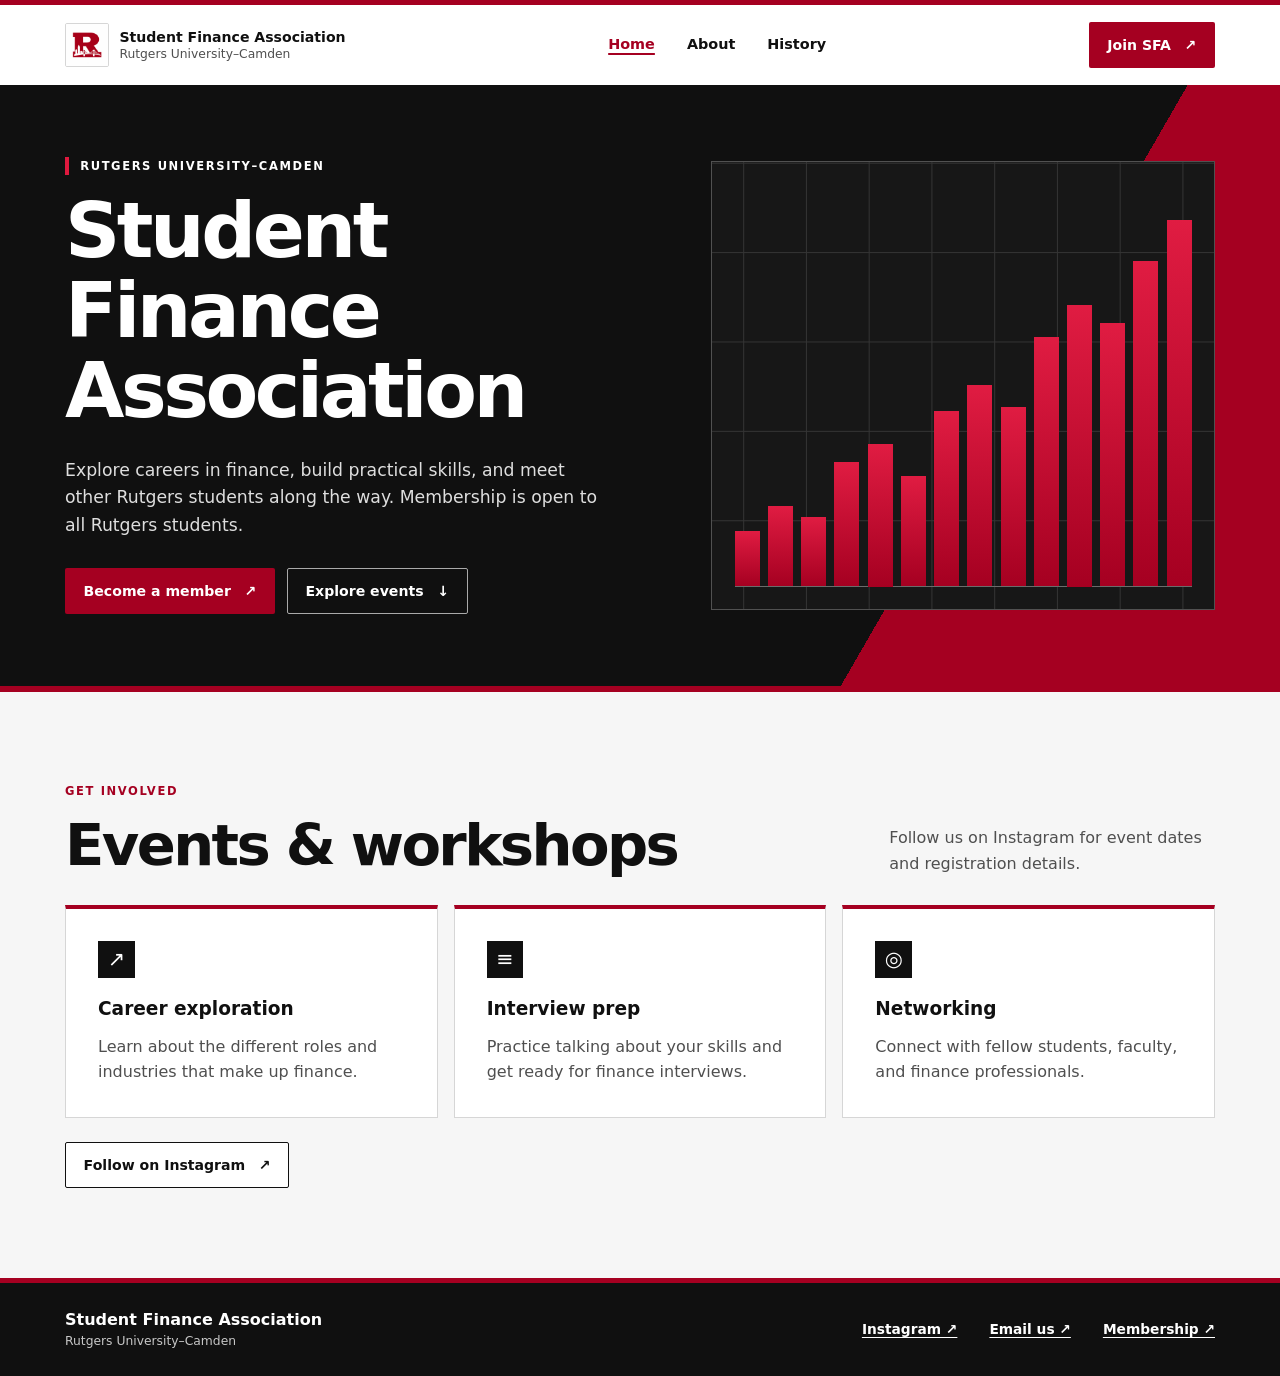
==== index.html @ d2c38916 "add: website changes" ====
<!doctype html>
<html lang="en">
<head>
  <meta charset="utf-8">
  <meta name="viewport" content="width=device-width, initial-scale=1">
  <meta name="description" content="Explore finance, build career skills, and meet other Rutgers students through the Student Finance Association at Rutgers–Camden.">
  <meta name="theme-color" content="#a50021">
  <title>Home | Rutgers–Camden Student Finance Association</title>
  <link rel="icon" href="assets/mark.jpg">
  <link rel="stylesheet" href="assets/site.css">
</head>
<body>
  <a class="skip" href="#main">Skip to content</a>
  <header class="header">
    <div class="wrap header-inner">
      <a class="brand" href="./">
        <img src="assets/mark.jpg" width="44" height="44" alt="">
        <span>Student Finance Association<small>Rutgers University–Camden</small></span>
      </a>
      <nav aria-label="Main navigation">
        <a href="./" aria-current="page">Home</a>
        <a href="about.html">About</a>
        <a href="history.html">History</a>
      </nav>
      <a class="button header-join" href="https://forms.gle/n9LAs4Z3TxZthcCf7">Join SFA <span aria-hidden="true">↗</span></a>
    </div>
  </header>
  <main id="main" tabindex="-1">
    <section class="hero">
      <div class="wrap hero-inner">
        <div class="hero-copy">
          <p class="eyebrow">Rutgers University–Camden</p>
          <h1>Student Finance<br>Association</h1>
          <p>Explore careers in finance, build practical skills, and meet other Rutgers students along the way. Membership is open to all Rutgers students.</p>
          <div class="actions">
            <a class="button" href="https://forms.gle/n9LAs4Z3TxZthcCf7">Become a member <span aria-hidden="true">↗</span></a>
            <a class="button outline" href="#events">Explore events <span aria-hidden="true">↓</span></a>
          </div>
        </div>
        <div class="hero-art" aria-hidden="true">
          <div class="bars"><i style="--height:15%;--order:0"></i><i style="--height:22%;--order:1"></i><i style="--height:19%;--order:2"></i><i style="--height:34%;--order:3"></i><i style="--height:39%;--order:4"></i><i style="--height:30%;--order:5"></i><i style="--height:48%;--order:6"></i><i style="--height:55%;--order:7"></i><i style="--height:49%;--order:8"></i><i style="--height:68%;--order:9"></i><i style="--height:77%;--order:10"></i><i style="--height:72%;--order:11"></i><i style="--height:89%;--order:12"></i><i style="--height:100%;--order:13"></i></div>
        </div>
      </div>
    </section>
    <section class="events wrap" id="events">
      <div class="section-heading">
        <div><p class="eyebrow">Get involved</p><h2>Events &amp; workshops</h2></div>
        <p>Follow us on Instagram for event dates and registration details.</p>
      </div>
      <div class="cards">
        <article class="card"><span class="card-icon" aria-hidden="true">↗</span><h3>Career exploration</h3><p>Learn about the different roles and industries that make up finance.</p></article>
        <article class="card"><span class="card-icon" aria-hidden="true">≡</span><h3>Interview prep</h3><p>Practice talking about your skills and get ready for finance interviews.</p></article>
        <article class="card"><span class="card-icon" aria-hidden="true">◎</span><h3>Networking</h3><p>Connect with fellow students, faculty, and finance professionals.</p></article>
      </div>
      <a class="button secondary" href="https://www.instagram.com/rutgerscamden.sfa/">Follow on Instagram <span aria-hidden="true">↗</span></a>
    </section>
  </main>
  <footer class="footer">
    <div class="wrap footer-inner">
      <div><strong>Student Finance Association</strong><span>Rutgers University–Camden</span></div>
      <div class="footer-links">
        <a href="https://www.instagram.com/rutgerscamden.sfa/">Instagram ↗</a>
        <a href="mailto:rucstudentfinanceassociation@gmail.com">Email us ↗</a>
        <a href="https://forms.gle/n9LAs4Z3TxZthcCf7">Membership ↗</a>
      </div>
    </div>
  </footer>
</body>
</html>
---- assets/site.css ----
:root {
  color-scheme: light;
  --crimson: #a50021;
  --ink: #101010;
  --muted: #4f4f4f;
  --paper: #f6f6f6;
  --line: #d6d6d6;
  --body: system-ui, -apple-system, BlinkMacSystemFont, "Segoe UI", sans-serif;
}
*, *::before, *::after { box-sizing: border-box; }
html { scroll-behavior: smooth; }
body { margin: 0; font-family: var(--body); color: var(--ink); background: var(--paper); line-height: 1.6; }
img { display: block; max-width: 100%; }
a { color: inherit; text-underline-offset: .25em; }
:focus-visible { outline: 3px solid #5786d0; outline-offset: 4px; }
h1, h2, h3, p { margin: 0; }
h1, h2 { font-weight: 850; letter-spacing: -.045em; line-height: 1.04; }
h1 { font-size: clamp(2.25rem, 6vw, 5.15rem); }
h2 { font-size: clamp(2.2rem, 4.5vw, 3.8rem); }
h3 { font-size: 1.16rem; }
.wrap { width: min(1150px, calc(100% - 3rem)); margin-inline: auto; }
.eyebrow { font-size: .72rem; letter-spacing: .14em; font-weight: 750; text-transform: uppercase; color: var(--crimson); margin-bottom: 1rem; }
.skip { position: absolute; top: .5rem; left: .5rem; padding: .75rem; background: white; z-index: 5; transform: translateY(-160%); }
.skip:focus { transform: none; }
.header { background: #fff; border-top: 5px solid var(--crimson); }
.header-inner, .footer-inner { display: flex; align-items: center; justify-content: space-between; gap: 1.5rem; }
.header-inner { min-height: 80px; }
.brand { display: flex; align-items: center; gap: .65rem; text-decoration: none; font-size: .88rem; line-height: 1.3; font-weight: 750; }
.brand img { border: 1px solid var(--line); border-radius: 2px; flex: none; }
.brand small, .footer-inner span { display: block; color: var(--muted); font-size: .77rem; font-weight: 500; }
nav, .footer-links { display: flex; align-items: center; gap: clamp(1rem, 3vw, 2rem); }
nav a { display: inline-flex; align-items: center; min-height: 44px; font-size: .9rem; font-weight: 650; text-decoration: none; }
nav a:hover, nav a[aria-current] { color: var(--crimson); text-decoration: underline; text-decoration-thickness: 2px; }
.button { display: inline-flex; align-items: center; justify-content: center; gap: .85rem; min-height: 46px; padding: .6rem 1.1rem; border: 1px solid transparent; border-radius: 2px; background: var(--crimson); color: #fff; font-size: .88rem; font-weight: 700; text-decoration: none; transition: background-color .2s, transform .2s; }
.button:hover { background: #780018; transform: translateY(-2px); }
.outline { background: transparent; border-color: #aaa; }
.outline:hover { background: #ffffff18; }
.secondary { background: #fff; color: var(--ink); border-color: var(--ink); }
.secondary:hover { background: var(--ink); color: #fff; }
.hero, .page-intro { background: var(--ink); color: #fff; border-bottom: 6px solid var(--crimson); }
@media (min-width: 751px) {
  .hero { background: linear-gradient(120deg, var(--ink) 73%, var(--crimson) 73%); }
}
.hero-inner { position: relative; display: grid; grid-template-columns: minmax(0, 1.22fr) minmax(0, 1fr); align-items: center; gap: 2rem; min-height: 520px; padding-block: 4.5rem; }
.hero-copy { animation: appear .65s ease-out both; }
.hero .eyebrow, .page-intro .eyebrow { color: #fff; border-left: 4px solid #df193e; padding-left: .7rem; }
.hero h1 + p, .page-intro h1 + p { margin-top: 1.6rem; max-width: 49ch; color: #dedede; font-size: 1.08rem; }
.actions { display: flex; flex-wrap: wrap; gap: .75rem; margin-top: 1.8rem; }
.hero-art { display: flex; align-items: end; aspect-ratio: 1.12; padding: 1.4rem; border: 1px solid #515151; background: linear-gradient(#343434 1px, transparent 1px) center bottom / 100% 20%, linear-gradient(90deg, #343434 1px, transparent 1px) center / 12.5% 100%, #171717; }
.bars { width: 100%; height: 91%; display: grid; grid-template-columns: repeat(14, 1fr); gap: clamp(.2rem, .65vw, .62rem); align-items: end; border-bottom: 1px solid #6b6b6b; }
.bars i { height: var(--height); background: linear-gradient(#e01c42, var(--crimson)); transform-origin: bottom; animation: grow .75s cubic-bezier(.2,.65,.35,1) both; animation-delay: calc(var(--order) * 36ms); }
.events, .about-grid, .history { padding-block: clamp(3.5rem, 7vw, 6rem); }
.section-heading { display: flex; align-items: end; justify-content: space-between; gap: 1.5rem; margin-bottom: 1.8rem; }
.section-heading > p { max-width: 32ch; color: var(--muted); }
.cards { display: grid; grid-template-columns: repeat(3, minmax(0, 1fr)); gap: 1rem; margin-bottom: 1.5rem; }
.card { border: 1px solid var(--line); border-top: 4px solid var(--crimson); padding: clamp(1.2rem, 3vw, 2rem); background: #fff; }
.card-icon { display: grid; place-items: center; width: 2.3rem; height: 2.3rem; background: var(--ink); color: #fff; font-size: 1.3rem; margin-bottom: 1rem; }
.card p, .about-grid p:not(.eyebrow) { color: var(--muted); margin-top: .65rem; }
.page-intro { padding-block: clamp(3.5rem, 8vw, 7rem); }
.page-intro .wrap { animation: appear .65s ease-out both; }
.about-grid { display: grid; grid-template-columns: 1fr 1fr; align-items: center; gap: clamp(2rem, 6vw, 6rem); }
.about-grid h2 + p:not(.eyebrow) { margin-top: 1.25rem; }
.about-grid .button { margin-top: 1.4rem; }
.logo-panel { border: 1px solid var(--line); background: white; overflow: hidden; padding: .85rem; }
.logo-panel img { width: 100%; height: auto; }
.advisor { padding-block: 2rem 3rem; border-top: 1px solid var(--line); }
.leaders { list-style: none; margin: 0; padding: 0; border-top: 1px solid var(--line); }
.leader { display: grid; grid-template-columns: auto 1fr auto; gap: clamp(.7rem, 3vw, 1.6rem); align-items: center; padding-block: 1.25rem; border-bottom: 1px solid var(--line); }
.leader h2 { font-size: clamp(1.45rem, 3vw, 2rem); }
.leader p { color: var(--muted); font-size: .9rem; margin-top: .3rem; }
.leader .role { color: var(--crimson); font-weight: 700; }
.initials { display: grid; place-items: center; width: clamp(2.3rem, 6vw, 3.5rem); aspect-ratio: 1; background: var(--crimson); color: #fff; font-weight: 750; }
.leader a, .footer-links a { font-size: .86rem; font-weight: 650; }
.leader a { color: var(--crimson); display: inline-flex; align-items: center; gap: .25rem; min-height: 44px; }
.footer { background: var(--ink); color: #fff; border-top: 5px solid var(--crimson); padding-block: 1.5rem; }
.footer-inner span { color: #c7c7c7; }
.footer-links { flex-wrap: wrap; }
@keyframes appear { from { opacity: 0; transform: translateY(14px); } to { opacity: 1; transform: none; } }
@keyframes grow { from { transform: scaleY(.04); opacity: .4; } to { transform: scaleY(1); opacity: 1; } }
@media (max-width: 750px) {
  .hero-inner { grid-template-columns: 1fr; min-height: 0; padding-block: 3.5rem; }
  .hero-art { aspect-ratio: auto; height: clamp(130px, 32vw, 220px); padding: .85rem; }
  .about-grid { grid-template-columns: 1fr; }
  .section-heading { align-items: start; flex-direction: column; gap: .8rem; }
}
@media (max-width: 600px) {
  .wrap { width: calc(100% - 2rem); }
  .header-inner { display: grid; grid-template-columns: 1fr auto; gap: .4rem .6rem; padding-top: .6rem; }
  .header-join { grid-column: 2; grid-row: 1; padding-inline: .55rem; gap: .3rem; white-space: nowrap; }
  nav { grid-row: 2; grid-column: 1 / -1; }
  .cards { grid-template-columns: 1fr; }
  .footer-inner { align-items: start; flex-direction: column; gap: .8rem; }
}
@media (prefers-reduced-motion: reduce) {
  *, *::before, *::after { animation: none !important; transition: none !important; scroll-behavior: auto !important; }
}
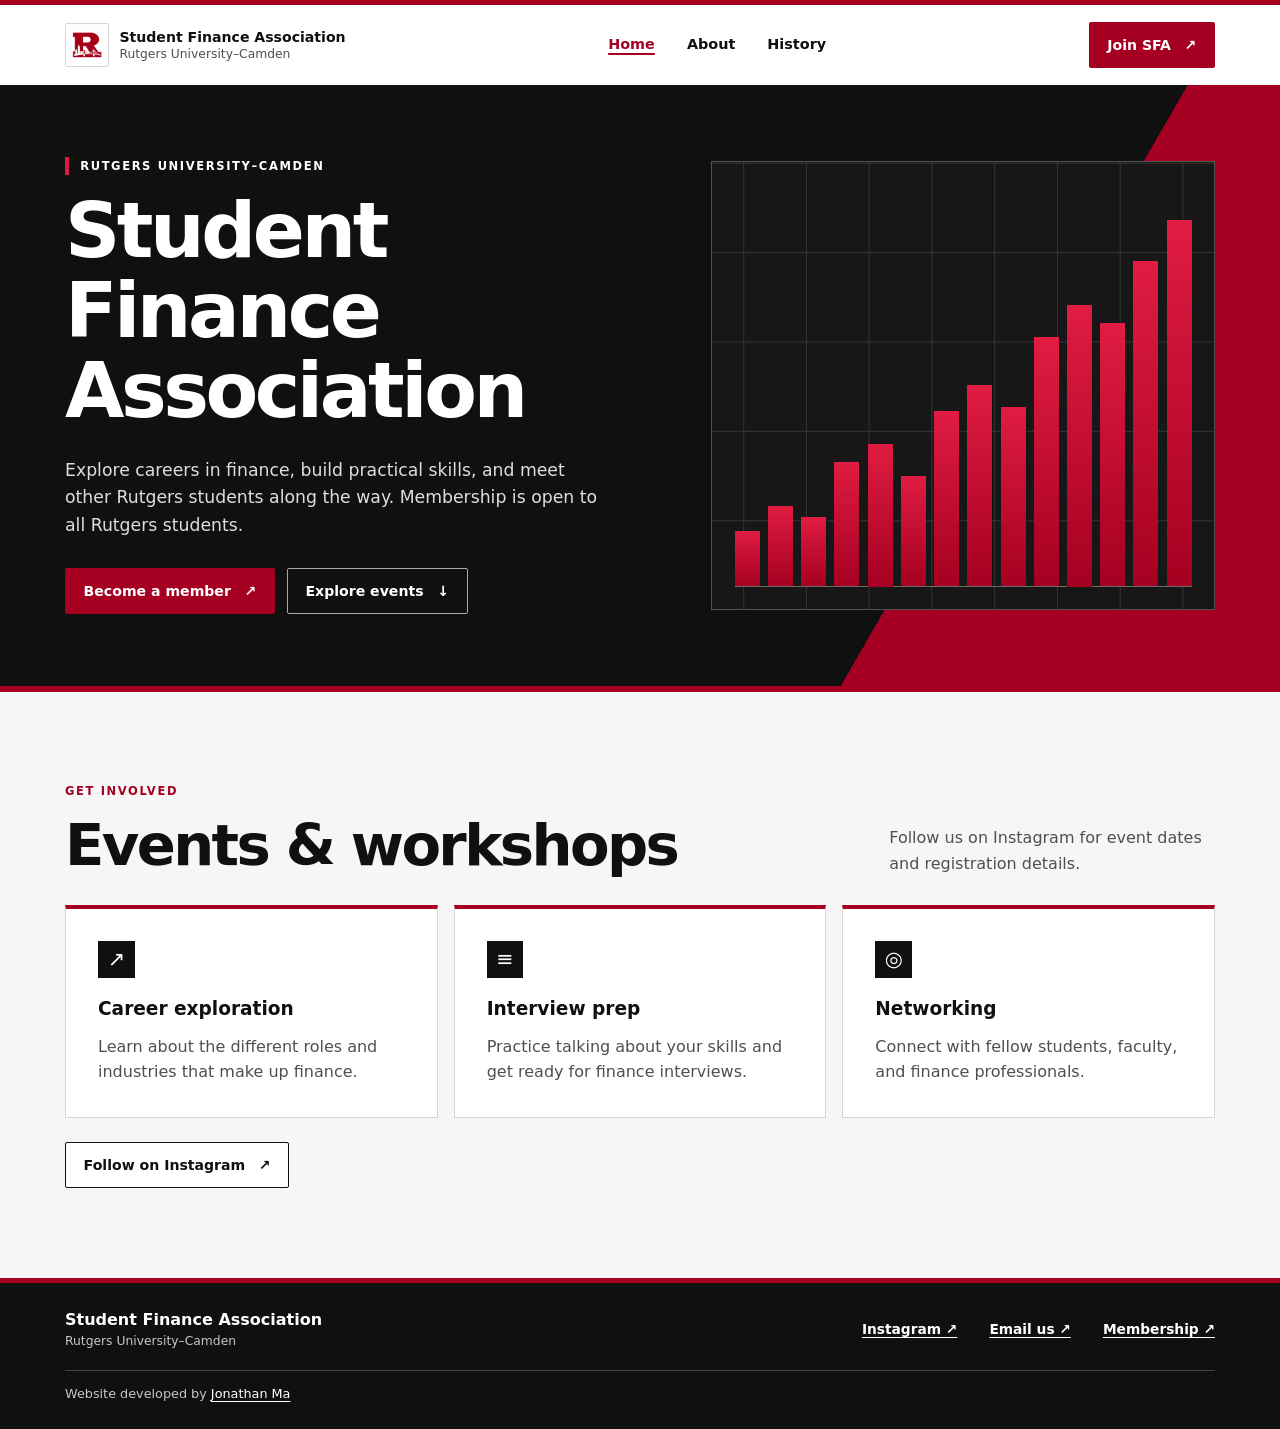
==== commit 1b31a77f: "add: more fancy stuff" ====
--- a/index.html
+++ b/index.html
@@ -64,6 +64,7 @@
         <a href="https://forms.gle/n9LAs4Z3TxZthcCf7">Membership ↗</a>
       </div>
     </div>
+    <p class="wrap footer-credit">Website developed by <a href="https://jonathanma03.github.io/">Jonathan Ma</a></p>
   </footer>
 </body>
 </html>
--- a/assets/site.css
+++ b/assets/site.css
@@ -63,18 +63,25 @@
 .about-grid .button { margin-top: 1.4rem; }
 .logo-panel { border: 1px solid var(--line); background: white; overflow: hidden; padding: .85rem; }
 .logo-panel img { width: 100%; height: auto; }
-.advisor { padding-block: 2rem 3rem; border-top: 1px solid var(--line); }
+.advisor { display: grid; grid-template-columns: auto minmax(0, 1fr); align-items: start; gap: clamp(1.5rem, 5vw, 4rem); padding-block: 2.5rem 4rem; border-top: 1px solid var(--line); }
+.advisor-content { max-width: 72ch; }
+.advisor-content p:not(.eyebrow) { margin-top: 1rem; color: var(--muted); }
+.advisor-content .button { margin-top: 1.4rem; }
 .leaders { list-style: none; margin: 0; padding: 0; border-top: 1px solid var(--line); }
 .leader { display: grid; grid-template-columns: auto 1fr auto; gap: clamp(.7rem, 3vw, 1.6rem); align-items: center; padding-block: 1.25rem; border-bottom: 1px solid var(--line); }
 .leader h2 { font-size: clamp(1.45rem, 3vw, 2rem); }
 .leader p { color: var(--muted); font-size: .9rem; margin-top: .3rem; }
 .leader .role { color: var(--crimson); font-weight: 700; }
-.initials { display: grid; place-items: center; width: clamp(2.3rem, 6vw, 3.5rem); aspect-ratio: 1; background: var(--crimson); color: #fff; font-weight: 750; }
+.portrait { width: clamp(3rem, 8vw, 5.5rem); height: auto; aspect-ratio: 1; object-fit: cover; border-radius: 50%; }
+.advisor-portrait { width: clamp(7rem, 20vw, 13rem); object-position: center 18%; }
+.initials { display: grid; place-items: center; background: var(--crimson); color: #fff; font-weight: 750; }
 .leader a, .footer-links a { font-size: .86rem; font-weight: 650; }
 .leader a { color: var(--crimson); display: inline-flex; align-items: center; gap: .25rem; min-height: 44px; }
 .footer { background: var(--ink); color: #fff; border-top: 5px solid var(--crimson); padding-block: 1.5rem; }
 .footer-inner span { color: #c7c7c7; }
 .footer-links { flex-wrap: wrap; }
+.footer-credit { margin-top: 1.1rem; padding-top: .85rem; border-top: 1px solid #454545; color: #c7c7c7; font-size: .8rem; }
+.footer-credit a { color: #fff; }
 @keyframes appear { from { opacity: 0; transform: translateY(14px); } to { opacity: 1; transform: none; } }
 @keyframes grow { from { transform: scaleY(.04); opacity: .4; } to { transform: scaleY(1); opacity: 1; } }
 @media (max-width: 750px) {
@@ -88,7 +95,7 @@
   .header-inner { display: grid; grid-template-columns: 1fr auto; gap: .4rem .6rem; padding-top: .6rem; }
   .header-join { grid-column: 2; grid-row: 1; padding-inline: .55rem; gap: .3rem; white-space: nowrap; }
   nav { grid-row: 2; grid-column: 1 / -1; }
-  .cards { grid-template-columns: 1fr; }
+  .cards, .advisor { grid-template-columns: 1fr; }
   .footer-inner { align-items: start; flex-direction: column; gap: .8rem; }
 }
 @media (prefers-reduced-motion: reduce) {
